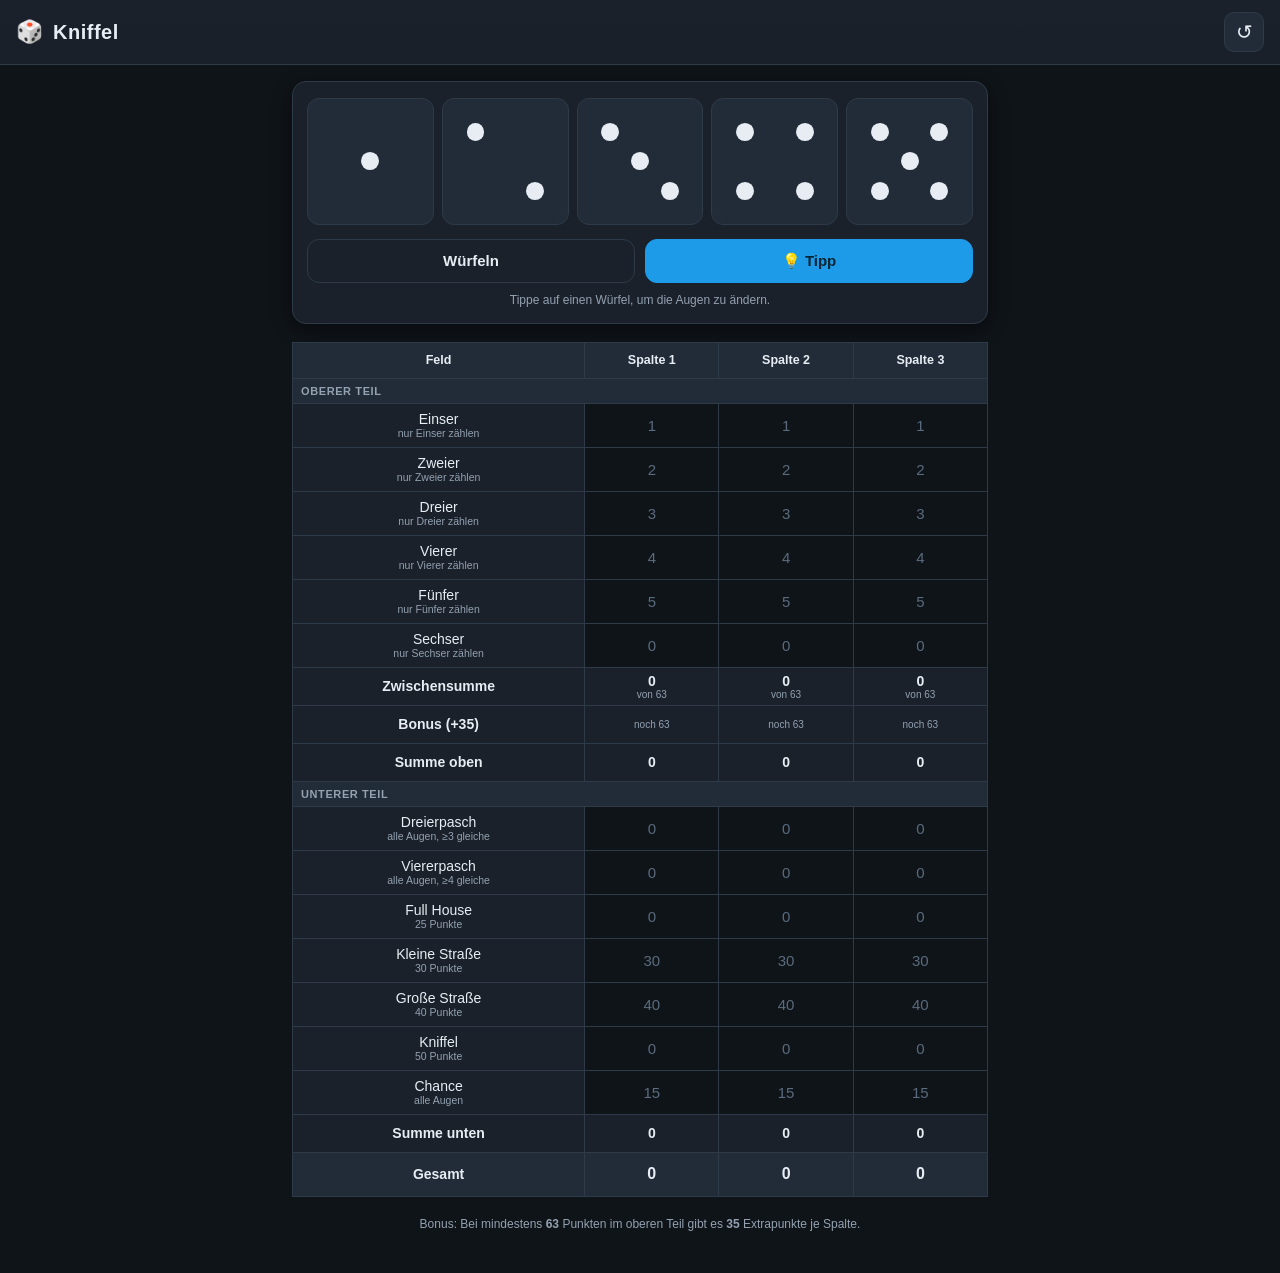
==== index.html @ 2c77270c "Mobile Kniffel-Web-App mit 3-Spalten-Bogen, Bonus-Tipp und Dark Mode - Mobiler Spielbogen (oberer/un" ====
<!DOCTYPE html>
<html lang="de">
<head>
  <meta charset="UTF-8" />
  <meta name="viewport" content="width=device-width, initial-scale=1.0, viewport-fit=cover, maximum-scale=1.0, user-scalable=no" />
  <meta name="theme-color" content="#0f1419" />
  <meta name="description" content="Mobiler Kniffel-Spielbogen mit drei Spalten und Bonus-Tipp." />
  <title>Kniffel · Spielbogen</title>
  <link rel="manifest" href="manifest.webmanifest" />
  <link rel="icon" href="icon.svg" type="image/svg+xml" />
  <link rel="apple-touch-icon" href="icon.svg" />
  <meta name="apple-mobile-web-app-capable" content="yes" />
  <meta name="apple-mobile-web-app-status-bar-style" content="black-translucent" />
  <link rel="stylesheet" href="styles.css" />
</head>
<body>
  <header class="app-header">
    <div class="app-header__title">
      <span class="app-header__dice">🎲</span>
      <h1>Kniffel</h1>
    </div>
    <button id="resetBtn" class="icon-btn" type="button" title="Neues Spiel" aria-label="Neues Spiel">↺</button>
  </header>

  <main class="app-main">
    <!-- Würfelbereich -->
    <section class="dice-panel" aria-label="Würfel">
      <div class="dice-row" id="diceRow"></div>
      <div class="dice-actions">
        <button id="rollBtn" class="btn btn--ghost" type="button">Würfeln</button>
        <button id="tipBtn" class="btn btn--accent" type="button">💡 Tipp</button>
      </div>
      <p class="dice-hint" id="diceHint">Tippe auf einen Würfel, um die Augen zu ändern.</p>
    </section>

    <!-- Tipp-Ausgabe -->
    <section class="tip-box" id="tipBox" hidden>
      <button class="tip-box__close" id="tipClose" type="button" aria-label="Schließen">×</button>
      <h2 class="tip-box__title">💡 Empfehlung</h2>
      <ol class="tip-box__list" id="tipList"></ol>
    </section>

    <!-- Spielbogen -->
    <section class="sheet" aria-label="Spielbogen">
      <table class="sheet-table" id="sheetTable"></table>
    </section>

    <p class="footer-note">
      Bonus: Bei mindestens <strong>63</strong> Punkten im oberen Teil gibt es <strong>35</strong> Extrapunkte je Spalte.
    </p>
  </main>

  <!-- Eingabe-Dialog für eine Zelle -->
  <div class="modal" id="cellModal" hidden>
    <div class="modal__backdrop" id="modalBackdrop"></div>
    <div class="modal__sheet" role="dialog" aria-modal="true" aria-labelledby="modalTitle">
      <h3 class="modal__title" id="modalTitle">Eintragen</h3>
      <p class="modal__sub" id="modalSub"></p>
      <div class="modal__actions" id="modalActions"></div>
      <div class="modal__manual">
        <input type="number" inputmode="numeric" id="manualInput" placeholder="Eigener Wert" min="0" max="375" />
        <button class="btn btn--accent" id="manualOk" type="button">OK</button>
      </div>
      <button class="btn btn--ghost modal__cancel" id="modalCancel" type="button">Abbrechen</button>
    </div>
  </div>

  <script src="app.js"></script>
</body>
</html>
---- styles.css ----
:root {
  --bg: #0f1419;
  --bg-elev: #1a212b;
  --bg-elev-2: #222c39;
  --line: #2e3a48;
  --text: #e7edf3;
  --text-dim: #93a1b0;
  --accent: #4cc2ff;
  --accent-strong: #1e9be8;
  --good: #58d68d;
  --bad: #ff6b6b;
  --warn: #f6c453;
  --ghost: #5a6b7d;
  --radius: 14px;
  --shadow: 0 6px 20px rgba(0, 0, 0, 0.45);
}

* { box-sizing: border-box; -webkit-tap-highlight-color: transparent; }

html, body {
  margin: 0;
  padding: 0;
  background: var(--bg);
  color: var(--text);
  font-family: -apple-system, BlinkMacSystemFont, "Segoe UI", Roboto, "Helvetica Neue", Arial, sans-serif;
  font-size: 16px;
  -webkit-font-smoothing: antialiased;
}

body {
  min-height: 100vh;
  padding-bottom: env(safe-area-inset-bottom);
}

/* ---------- Header ---------- */
.app-header {
  position: sticky;
  top: 0;
  z-index: 20;
  display: flex;
  align-items: center;
  justify-content: space-between;
  padding: calc(env(safe-area-inset-top) + 12px) 16px 12px;
  background: linear-gradient(180deg, var(--bg-elev) 0%, rgba(26, 33, 43, 0.96) 100%);
  border-bottom: 1px solid var(--line);
  backdrop-filter: blur(6px);
}
.app-header__title { display: flex; align-items: center; gap: 10px; }
.app-header__dice { font-size: 22px; }
.app-header h1 { margin: 0; font-size: 20px; font-weight: 700; letter-spacing: 0.5px; }

.icon-btn {
  background: var(--bg-elev-2);
  color: var(--text);
  border: 1px solid var(--line);
  border-radius: 10px;
  width: 40px;
  height: 40px;
  font-size: 20px;
  cursor: pointer;
}
.icon-btn:active { background: var(--line); }

.app-main { padding: 16px 12px 40px; max-width: 720px; margin: 0 auto; }

/* ---------- Würfel ---------- */
.dice-panel {
  background: var(--bg-elev);
  border: 1px solid var(--line);
  border-radius: var(--radius);
  padding: 16px 14px;
  box-shadow: var(--shadow);
}
.dice-row {
  display: grid;
  grid-template-columns: repeat(5, 1fr);
  gap: 8px;
  margin-bottom: 14px;
}
.die {
  aspect-ratio: 1 / 1;
  background: var(--bg-elev-2);
  border: 1px solid var(--line);
  border-radius: 12px;
  display: grid;
  grid-template-columns: repeat(3, 1fr);
  grid-template-rows: repeat(3, 1fr);
  padding: 14%;
  cursor: pointer;
  transition: transform 0.08s ease, border-color 0.15s ease;
  user-select: none;
}
.die:active { transform: scale(0.94); }
.die.is-rolling { animation: shake 0.4s ease; }
@keyframes shake {
  0%, 100% { transform: rotate(0); }
  25% { transform: rotate(-9deg) scale(1.05); }
  75% { transform: rotate(9deg) scale(1.05); }
}
.pip {
  width: 60%;
  height: 60%;
  border-radius: 50%;
  background: var(--text);
  align-self: center;
  justify-self: center;
  margin: auto;
}
/* Pip placement per face value (grid areas) */
.die[data-v="1"] .pip:nth-child(1){ grid-area: 2 / 2; }
.die[data-v="2"] .pip:nth-child(1){ grid-area: 1 / 1; }
.die[data-v="2"] .pip:nth-child(2){ grid-area: 3 / 3; }
.die[data-v="3"] .pip:nth-child(1){ grid-area: 1 / 1; }
.die[data-v="3"] .pip:nth-child(2){ grid-area: 2 / 2; }
.die[data-v="3"] .pip:nth-child(3){ grid-area: 3 / 3; }
.die[data-v="4"] .pip:nth-child(1){ grid-area: 1 / 1; }
.die[data-v="4"] .pip:nth-child(2){ grid-area: 1 / 3; }
.die[data-v="4"] .pip:nth-child(3){ grid-area: 3 / 1; }
.die[data-v="4"] .pip:nth-child(4){ grid-area: 3 / 3; }
.die[data-v="5"] .pip:nth-child(1){ grid-area: 1 / 1; }
.die[data-v="5"] .pip:nth-child(2){ grid-area: 1 / 3; }
.die[data-v="5"] .pip:nth-child(3){ grid-area: 2 / 2; }
.die[data-v="5"] .pip:nth-child(4){ grid-area: 3 / 1; }
.die[data-v="5"] .pip:nth-child(5){ grid-area: 3 / 3; }
.die[data-v="6"] .pip:nth-child(1){ grid-area: 1 / 1; }
.die[data-v="6"] .pip:nth-child(2){ grid-area: 1 / 3; }
.die[data-v="6"] .pip:nth-child(3){ grid-area: 2 / 1; }
.die[data-v="6"] .pip:nth-child(4){ grid-area: 2 / 3; }
.die[data-v="6"] .pip:nth-child(5){ grid-area: 3 / 1; }
.die[data-v="6"] .pip:nth-child(6){ grid-area: 3 / 3; }

.dice-actions { display: flex; gap: 10px; }
.dice-hint { margin: 10px 2px 0; font-size: 12px; color: var(--text-dim); text-align: center; }

.btn {
  flex: 1;
  padding: 12px 14px;
  border-radius: 12px;
  font-size: 15px;
  font-weight: 600;
  border: 1px solid var(--line);
  cursor: pointer;
  background: var(--bg-elev-2);
  color: var(--text);
}
.btn:active { transform: scale(0.98); }
.btn--accent { background: var(--accent-strong); border-color: var(--accent-strong); color: #062534; }
.btn--ghost { background: transparent; }

/* ---------- Tipp-Box ---------- */
.tip-box {
  position: relative;
  margin-top: 14px;
  background: var(--bg-elev);
  border: 1px solid var(--accent-strong);
  border-radius: var(--radius);
  padding: 14px 16px 16px;
  box-shadow: var(--shadow);
}
.tip-box__title { margin: 0 0 8px; font-size: 16px; }
.tip-box__close {
  position: absolute; top: 8px; right: 10px;
  background: none; border: none; color: var(--text-dim);
  font-size: 24px; line-height: 1; cursor: pointer;
}
.tip-box__list { margin: 0; padding-left: 20px; display: flex; flex-direction: column; gap: 8px; }
.tip-box__list li { font-size: 14px; line-height: 1.4; }
.tip-box__list li.best { font-weight: 700; }
.tip-pts { color: var(--accent); font-weight: 700; }
.tip-reason { color: var(--text-dim); font-size: 12.5px; }

/* ---------- Spielbogen ---------- */
.sheet { margin-top: 18px; overflow-x: auto; }
.sheet-table {
  width: 100%;
  border-collapse: collapse;
  font-size: 14px;
}
.sheet-table th, .sheet-table td {
  border: 1px solid var(--line);
  text-align: center;
  padding: 0;
}
.sheet-table thead th {
  background: var(--bg-elev-2);
  padding: 10px 4px;
  font-size: 12.5px;
  font-weight: 700;
  position: sticky;
  top: 0;
}
.row-label {
  text-align: left;
  padding: 9px 8px;
  background: var(--bg-elev);
  width: 42%;
  line-height: 1.2;
}
.row-label small { display: block; color: var(--text-dim); font-size: 10.5px; font-weight: 400; }

.cell {
  width: 19.3%;
  height: 44px;
  cursor: pointer;
  position: relative;
  font-variant-numeric: tabular-nums;
  font-weight: 600;
}
.cell:active { background: var(--bg-elev-2); }
.cell .val { font-size: 16px; }
.cell .ghost { color: var(--ghost); font-weight: 500; font-size: 15px; }
.cell.struck .val { color: var(--text-dim); }
.cell.tip-target {
  outline: 2px solid var(--accent);
  outline-offset: -2px;
  animation: pulse 1.1s ease-in-out infinite;
}
.cell.tip-best { background: rgba(76, 194, 255, 0.14); }
@keyframes pulse {
  0%, 100% { background: rgba(76, 194, 255, 0.06); }
  50% { background: rgba(76, 194, 255, 0.22); }
}

/* Section divider + computed rows */
.section-row td {
  background: var(--bg-elev-2);
  font-size: 11px;
  text-transform: uppercase;
  letter-spacing: 0.6px;
  color: var(--text-dim);
  padding: 6px 8px;
  text-align: left;
  font-weight: 700;
}
.calc-row td { background: var(--bg-elev); }
.calc-row .row-label { font-weight: 700; }
.calc-cell { font-weight: 700; height: 38px; color: var(--text); }
.calc-cell.bonus-ok { color: var(--good); }
.calc-cell.bonus-miss { color: var(--text-dim); }
.calc-cell .sub { display: block; font-size: 10px; color: var(--text-dim); font-weight: 500; }
.grand-row td { background: var(--bg-elev-2); font-size: 16px; font-weight: 800; height: 44px; }
.grand-row .row-label { font-size: 14px; }

.footer-note { margin: 18px 6px 0; font-size: 12px; color: var(--text-dim); text-align: center; line-height: 1.5; }

/* ---------- Modal ---------- */
.modal { position: fixed; inset: 0; z-index: 50; display: flex; align-items: flex-end; justify-content: center; }
.modal[hidden] { display: none; }
.modal__backdrop { position: absolute; inset: 0; background: rgba(0,0,0,0.6); }
.modal__sheet {
  position: relative;
  width: 100%;
  max-width: 480px;
  background: var(--bg-elev);
  border: 1px solid var(--line);
  border-radius: 18px 18px 0 0;
  padding: 18px 16px calc(18px + env(safe-area-inset-bottom));
  box-shadow: var(--shadow);
  animation: slideUp 0.18s ease;
}
@keyframes slideUp { from { transform: translateY(40px); opacity: 0.4; } to { transform: translateY(0); opacity: 1; } }
.modal__title { margin: 0 0 2px; font-size: 18px; }
.modal__sub { margin: 0 0 14px; font-size: 13px; color: var(--text-dim); }
.modal__actions { display: flex; flex-direction: column; gap: 10px; margin-bottom: 14px; }
.modal__actions .btn { flex: none; width: 100%; text-align: center; }
.modal__manual { display: flex; gap: 8px; margin-bottom: 10px; }
.modal__manual input {
  flex: 1;
  background: var(--bg-elev-2);
  border: 1px solid var(--line);
  border-radius: 12px;
  color: var(--text);
  padding: 12px;
  font-size: 16px;
}
.modal__manual .btn { flex: 0 0 70px; }
.modal__cancel { width: 100%; }

@media (min-width: 600px) {
  .modal { align-items: center; }
  .modal__sheet { border-radius: 18px; }
}
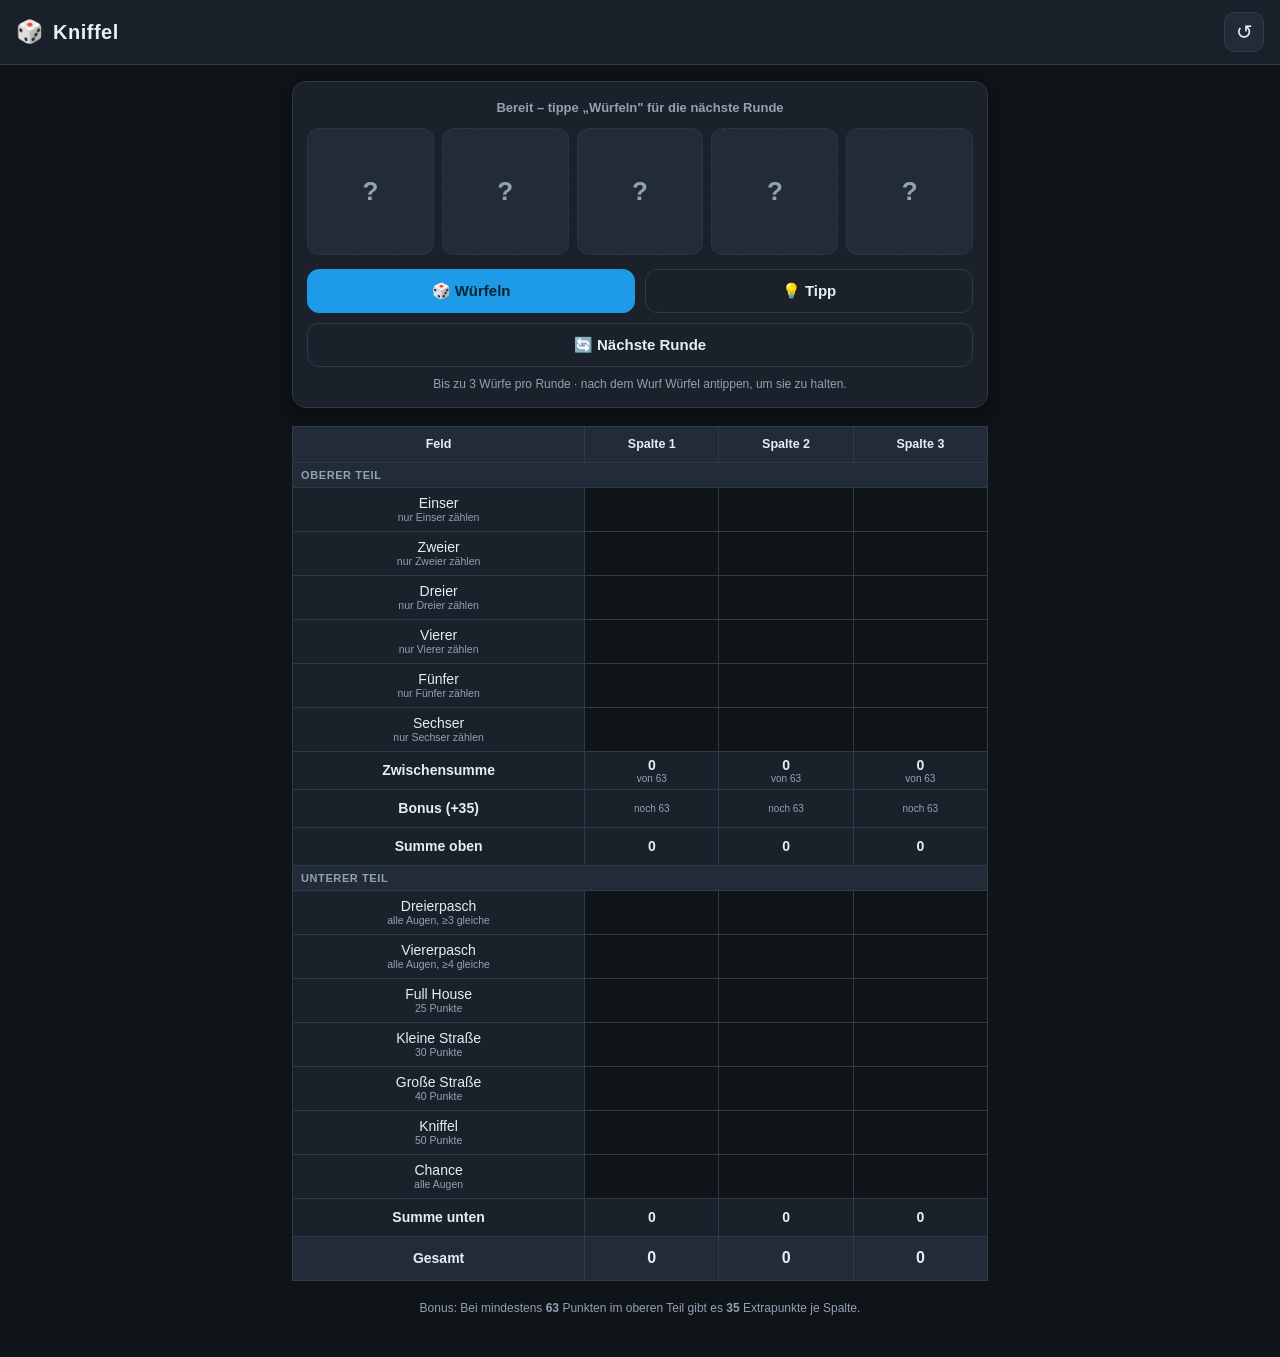
==== commit f0cb733a: "Rundenlogik: max. 3 Wuerfe je Runde mit Halten und Naechste-Runde - Wuerfeln startet Wurf, danach Wu" ====
--- a/index.html
+++ b/index.html
@@ -25,12 +25,16 @@
   <main class="app-main">
     <!-- Würfelbereich -->
     <section class="dice-panel" aria-label="Würfel">
+      <div class="round-info">
+        <span id="rollStatus">Bereit – tippe „Würfeln" für die nächste Runde</span>
+      </div>
       <div class="dice-row" id="diceRow"></div>
       <div class="dice-actions">
-        <button id="rollBtn" class="btn btn--ghost" type="button">Würfeln</button>
-        <button id="tipBtn" class="btn btn--accent" type="button">💡 Tipp</button>
+        <button id="rollBtn" class="btn btn--accent" type="button">🎲 Würfeln</button>
+        <button id="tipBtn" class="btn btn--ghost" type="button">💡 Tipp</button>
       </div>
-      <p class="dice-hint" id="diceHint">Tippe auf einen Würfel, um die Augen zu ändern.</p>
+      <button id="nextRoundBtn" class="btn btn--ghost btn--wide" type="button">🔄 Nächste Runde</button>
+      <p class="dice-hint" id="diceHint">Bis zu 3 Würfe pro Runde · nach dem Wurf Würfel antippen, um sie zu halten.</p>
     </section>
 
     <!-- Tipp-Ausgabe -->
--- a/styles.css
+++ b/styles.css
@@ -78,6 +78,7 @@
   margin-bottom: 14px;
 }
 .die {
+  position: relative;
   aspect-ratio: 1 / 1;
   background: var(--bg-elev-2);
   border: 1px solid var(--line);
@@ -91,6 +92,23 @@
   user-select: none;
 }
 .die:active { transform: scale(0.94); }
+/* Platzhalter vor dem ersten Wurf */
+.die--empty {
+  display: flex;
+  align-items: center;
+  justify-content: center;
+  padding: 0;
+  color: var(--text-dim);
+  font-size: 26px;
+  font-weight: 700;
+  border-style: dashed;
+}
+/* Gehaltener Würfel */
+.die.held {
+  border-color: var(--good);
+  box-shadow: inset 0 0 0 2px var(--good);
+  background: rgba(88, 214, 141, 0.12);
+}
 .die.is-rolling { animation: shake 0.4s ease; }
 @keyframes shake {
   0%, 100% { transform: rotate(0); }
@@ -132,6 +150,10 @@
 .dice-actions { display: flex; gap: 10px; }
 .dice-hint { margin: 10px 2px 0; font-size: 12px; color: var(--text-dim); text-align: center; }
 
+.round-info { text-align: center; margin-bottom: 12px; }
+#rollStatus { font-size: 13px; font-weight: 600; color: var(--text-dim); }
+.btn--wide { width: 100%; margin-top: 10px; }
+
 .btn {
   flex: 1;
   padding: 12px 14px;
@@ -144,6 +166,8 @@
   color: var(--text);
 }
 .btn:active { transform: scale(0.98); }
+.btn:disabled { opacity: 0.4; cursor: default; }
+.btn:disabled:active { transform: none; }
 .btn--accent { background: var(--accent-strong); border-color: var(--accent-strong); color: #062534; }
 .btn--ghost { background: transparent; }
 
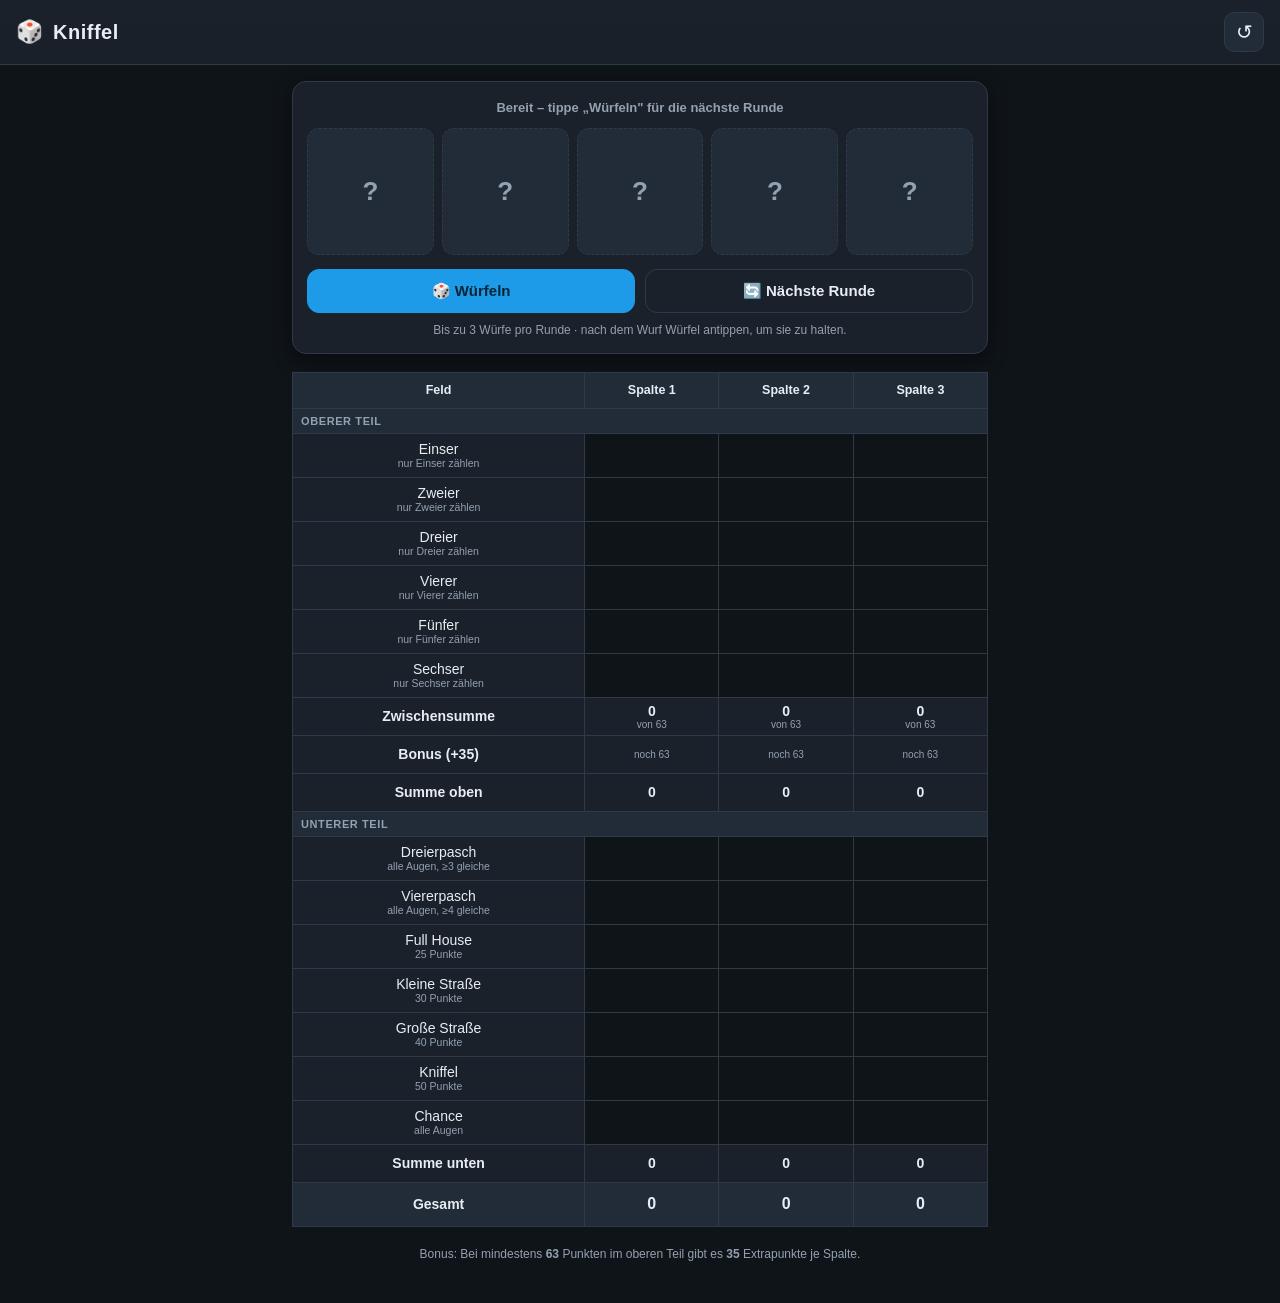
==== commit d76e06b6: "Tipp-Funktion entfernen - Tipp-Button und Tipp-Box aus UI entfernt - Tipp-Engine, Anzeige und zugeho" ====
--- a/index.html
+++ b/index.html
@@ -4,7 +4,7 @@
   <meta charset="UTF-8" />
   <meta name="viewport" content="width=device-width, initial-scale=1.0, viewport-fit=cover, maximum-scale=1.0, user-scalable=no" />
   <meta name="theme-color" content="#0f1419" />
-  <meta name="description" content="Mobiler Kniffel-Spielbogen mit drei Spalten und Bonus-Tipp." />
+  <meta name="description" content="Mobiler Kniffel-Spielbogen mit drei Spalten." />
   <title>Kniffel · Spielbogen</title>
   <link rel="manifest" href="manifest.webmanifest" />
   <link rel="icon" href="icon.svg" type="image/svg+xml" />
@@ -31,17 +31,9 @@
       <div class="dice-row" id="diceRow"></div>
       <div class="dice-actions">
         <button id="rollBtn" class="btn btn--accent" type="button">🎲 Würfeln</button>
-        <button id="tipBtn" class="btn btn--ghost" type="button">💡 Tipp</button>
+        <button id="nextRoundBtn" class="btn btn--ghost" type="button">🔄 Nächste Runde</button>
       </div>
-      <button id="nextRoundBtn" class="btn btn--ghost btn--wide" type="button">🔄 Nächste Runde</button>
       <p class="dice-hint" id="diceHint">Bis zu 3 Würfe pro Runde · nach dem Wurf Würfel antippen, um sie zu halten.</p>
-    </section>
-
-    <!-- Tipp-Ausgabe -->
-    <section class="tip-box" id="tipBox" hidden>
-      <button class="tip-box__close" id="tipClose" type="button" aria-label="Schließen">×</button>
-      <h2 class="tip-box__title">💡 Empfehlung</h2>
-      <ol class="tip-box__list" id="tipList"></ol>
     </section>
 
     <!-- Spielbogen -->
--- a/styles.css
+++ b/styles.css
@@ -152,7 +152,6 @@
 
 .round-info { text-align: center; margin-bottom: 12px; }
 #rollStatus { font-size: 13px; font-weight: 600; color: var(--text-dim); }
-.btn--wide { width: 100%; margin-top: 10px; }
 
 .btn {
   flex: 1;
@@ -171,28 +170,6 @@
 .btn--accent { background: var(--accent-strong); border-color: var(--accent-strong); color: #062534; }
 .btn--ghost { background: transparent; }
 
-/* ---------- Tipp-Box ---------- */
-.tip-box {
-  position: relative;
-  margin-top: 14px;
-  background: var(--bg-elev);
-  border: 1px solid var(--accent-strong);
-  border-radius: var(--radius);
-  padding: 14px 16px 16px;
-  box-shadow: var(--shadow);
-}
-.tip-box__title { margin: 0 0 8px; font-size: 16px; }
-.tip-box__close {
-  position: absolute; top: 8px; right: 10px;
-  background: none; border: none; color: var(--text-dim);
-  font-size: 24px; line-height: 1; cursor: pointer;
-}
-.tip-box__list { margin: 0; padding-left: 20px; display: flex; flex-direction: column; gap: 8px; }
-.tip-box__list li { font-size: 14px; line-height: 1.4; }
-.tip-box__list li.best { font-weight: 700; }
-.tip-pts { color: var(--accent); font-weight: 700; }
-.tip-reason { color: var(--text-dim); font-size: 12.5px; }
-
 /* ---------- Spielbogen ---------- */
 .sheet { margin-top: 18px; overflow-x: auto; }
 .sheet-table {
@@ -234,16 +211,6 @@
 .cell .val { font-size: 16px; }
 .cell .ghost { color: var(--ghost); font-weight: 500; font-size: 15px; }
 .cell.struck .val { color: var(--text-dim); }
-.cell.tip-target {
-  outline: 2px solid var(--accent);
-  outline-offset: -2px;
-  animation: pulse 1.1s ease-in-out infinite;
-}
-.cell.tip-best { background: rgba(76, 194, 255, 0.14); }
-@keyframes pulse {
-  0%, 100% { background: rgba(76, 194, 255, 0.06); }
-  50% { background: rgba(76, 194, 255, 0.22); }
-}
 
 /* Section divider + computed rows */
 .section-row td {
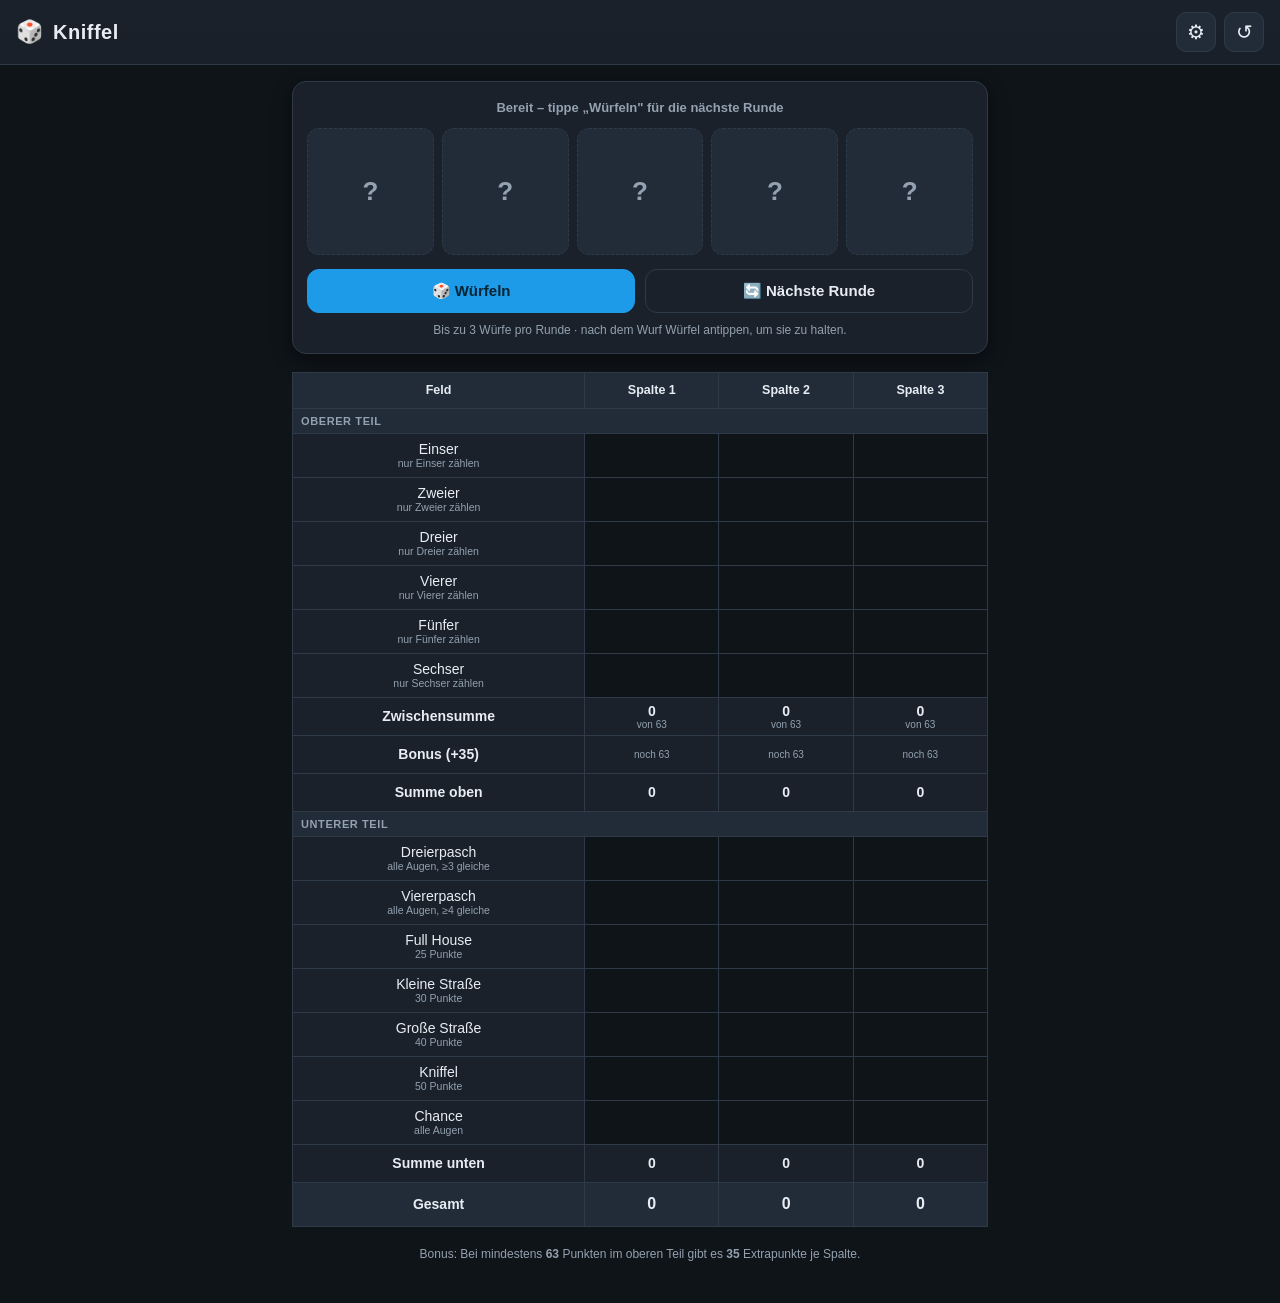
==== commit 480f0a2f: "Manueller Spielmodus per Einstellungen-Switch - Zahnrad-Button oeffnet Einstellungen mit Toggle 'Man" ====
--- a/index.html
+++ b/index.html
@@ -19,7 +19,10 @@
       <span class="app-header__dice">🎲</span>
       <h1>Kniffel</h1>
     </div>
-    <button id="resetBtn" class="icon-btn" type="button" title="Neues Spiel" aria-label="Neues Spiel">↺</button>
+    <div class="app-header__actions">
+      <button id="settingsBtn" class="icon-btn" type="button" title="Einstellungen" aria-label="Einstellungen">⚙</button>
+      <button id="resetBtn" class="icon-btn" type="button" title="Neues Spiel" aria-label="Neues Spiel">↺</button>
+    </div>
   </header>
 
   <main class="app-main">
@@ -52,6 +55,7 @@
     <div class="modal__sheet" role="dialog" aria-modal="true" aria-labelledby="modalTitle">
       <h3 class="modal__title" id="modalTitle">Eintragen</h3>
       <p class="modal__sub" id="modalSub"></p>
+      <div class="modal__picker" id="modalPicker"></div>
       <div class="modal__actions" id="modalActions"></div>
       <div class="modal__manual">
         <input type="number" inputmode="numeric" id="manualInput" placeholder="Eigener Wert" min="0" max="375" />
@@ -61,6 +65,25 @@
     </div>
   </div>
 
+  <!-- Einstellungen -->
+  <div class="modal" id="settingsModal" hidden>
+    <div class="modal__backdrop" id="settingsBackdrop"></div>
+    <div class="modal__sheet" role="dialog" aria-modal="true" aria-labelledby="settingsTitle">
+      <h3 class="modal__title" id="settingsTitle">Einstellungen</h3>
+      <label class="switch-row" for="manualToggle">
+        <span class="switch-row__text">
+          <strong>Manueller Modus</strong>
+          <small>Eigene Würfel: Werte direkt in den Zellen eintragen, ohne digitalen Würfelbereich.</small>
+        </span>
+        <span class="switch">
+          <input type="checkbox" id="manualToggle" />
+          <span class="switch__slider"></span>
+        </span>
+      </label>
+      <button class="btn btn--accent modal__cancel" id="settingsClose" type="button">Fertig</button>
+    </div>
+  </div>
+
   <script src="app.js"></script>
 </body>
 </html>
--- a/styles.css
+++ b/styles.css
@@ -267,6 +267,53 @@
 .modal__manual .btn { flex: 0 0 70px; }
 .modal__cancel { width: 100%; }
 
+/* Würfel-Auswahl im Modal (manueller Modus) */
+.modal__picker:empty { display: none; }
+.dice-row--modal { margin-bottom: 16px; }
+.dice-row--modal .die { padding: 12%; }
+.die--off { opacity: 0.3; border-style: dashed; }
+.die--off .pip { background: var(--text-dim); }
+
+/* ---------- Header-Aktionen ---------- */
+.app-header__actions { display: flex; gap: 8px; }
+
+/* ---------- Einstellungen: Toggle ---------- */
+.switch-row {
+  display: flex;
+  align-items: center;
+  justify-content: space-between;
+  gap: 16px;
+  padding: 14px 0 18px;
+}
+.switch-row__text { display: flex; flex-direction: column; gap: 3px; }
+.switch-row__text strong { font-size: 15px; }
+.switch-row__text small { font-size: 12px; color: var(--text-dim); line-height: 1.35; }
+
+.switch { position: relative; flex: 0 0 52px; width: 52px; height: 30px; }
+.switch input { position: absolute; opacity: 0; width: 100%; height: 100%; margin: 0; cursor: pointer; }
+.switch__slider {
+  position: absolute;
+  inset: 0;
+  background: var(--bg-elev-2);
+  border: 1px solid var(--line);
+  border-radius: 999px;
+  transition: background 0.18s ease;
+  pointer-events: none;
+}
+.switch__slider::before {
+  content: "";
+  position: absolute;
+  top: 3px;
+  left: 3px;
+  width: 22px;
+  height: 22px;
+  border-radius: 50%;
+  background: var(--text);
+  transition: transform 0.18s ease;
+}
+.switch input:checked + .switch__slider { background: var(--accent-strong); border-color: var(--accent-strong); }
+.switch input:checked + .switch__slider::before { transform: translateX(22px); background: #062534; }
+
 @media (min-width: 600px) {
   .modal { align-items: center; }
   .modal__sheet { border-radius: 18px; }
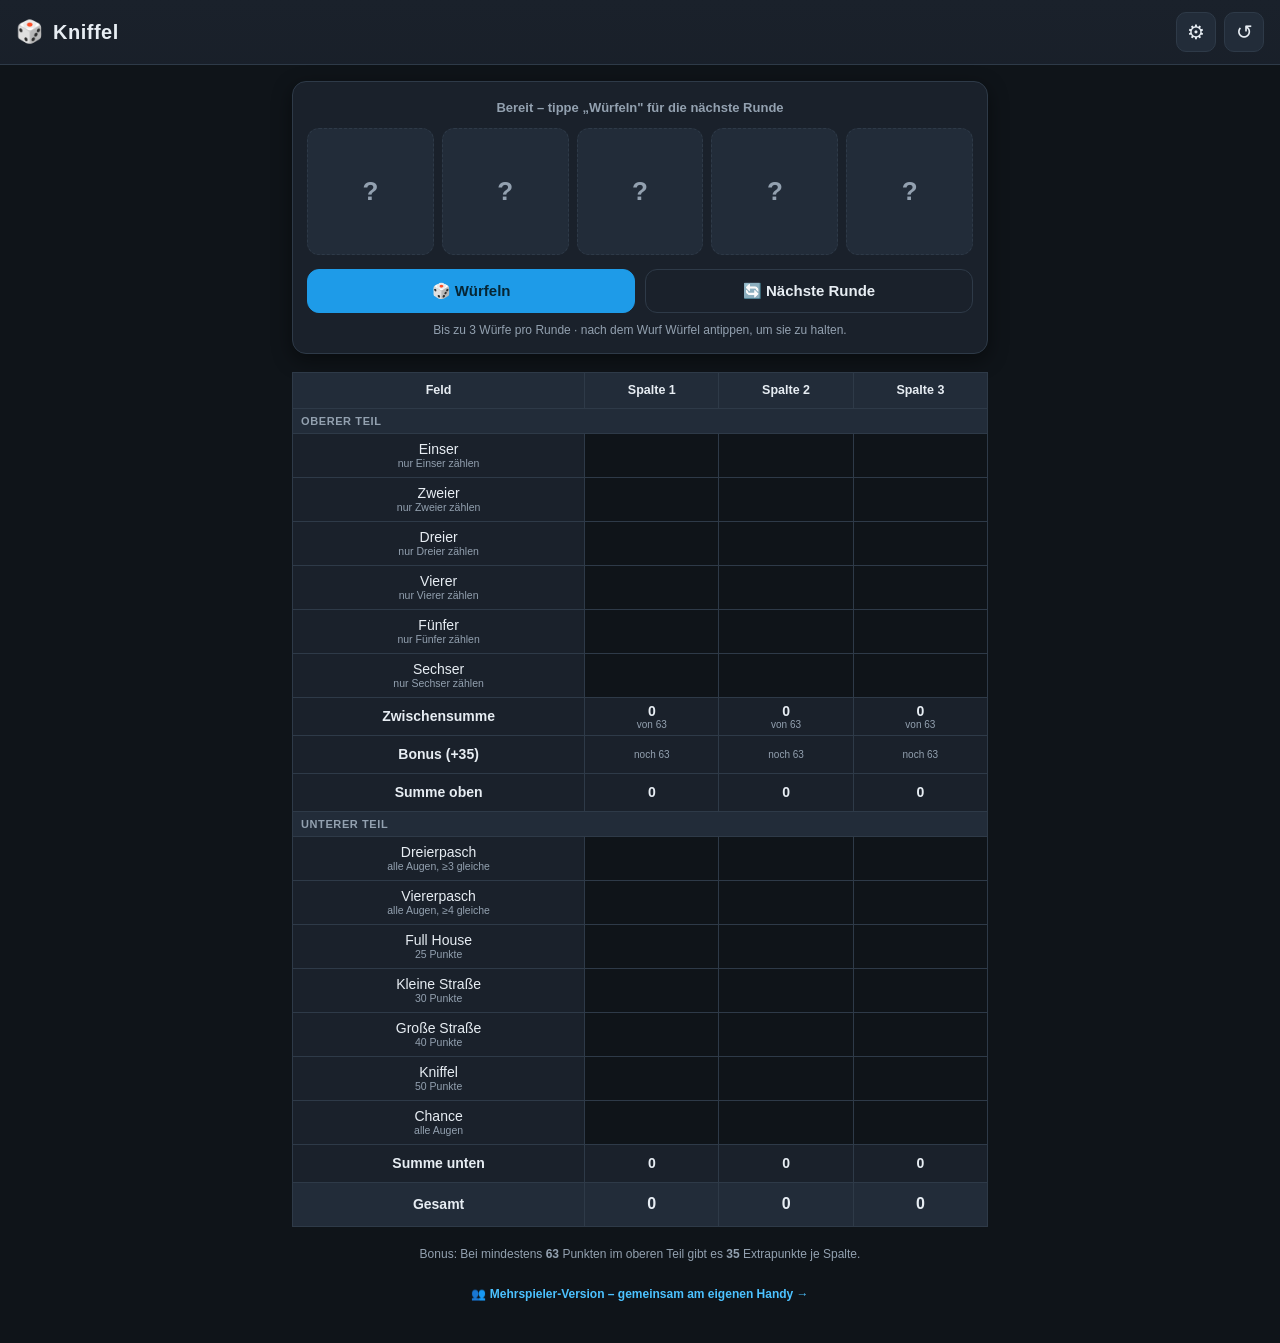
==== commit af95e90c: "Mehrspieler-Version (V2) unter /multiplayer - Getrennte zweite App: mehrere Handys, Punkte aller sic" ====
--- a/index.html
+++ b/index.html
@@ -47,6 +47,9 @@
     <p class="footer-note">
       Bonus: Bei mindestens <strong>63</strong> Punkten im oberen Teil gibt es <strong>35</strong> Extrapunkte je Spalte.
     </p>
+    <p class="footer-note">
+      <a class="mode-link" href="multiplayer/index.html">👥 Mehrspieler-Version – gemeinsam am eigenen Handy →</a>
+    </p>
   </main>
 
   <!-- Eingabe-Dialog für eine Zelle -->
--- a/styles.css
+++ b/styles.css
@@ -233,6 +233,7 @@
 .grand-row .row-label { font-size: 14px; }
 
 .footer-note { margin: 18px 6px 0; font-size: 12px; color: var(--text-dim); text-align: center; line-height: 1.5; }
+.mode-link { display: inline-block; margin-top: 4px; color: var(--accent); font-weight: 600; text-decoration: none; }
 
 /* ---------- Modal ---------- */
 .modal { position: fixed; inset: 0; z-index: 50; display: flex; align-items: flex-end; justify-content: center; }
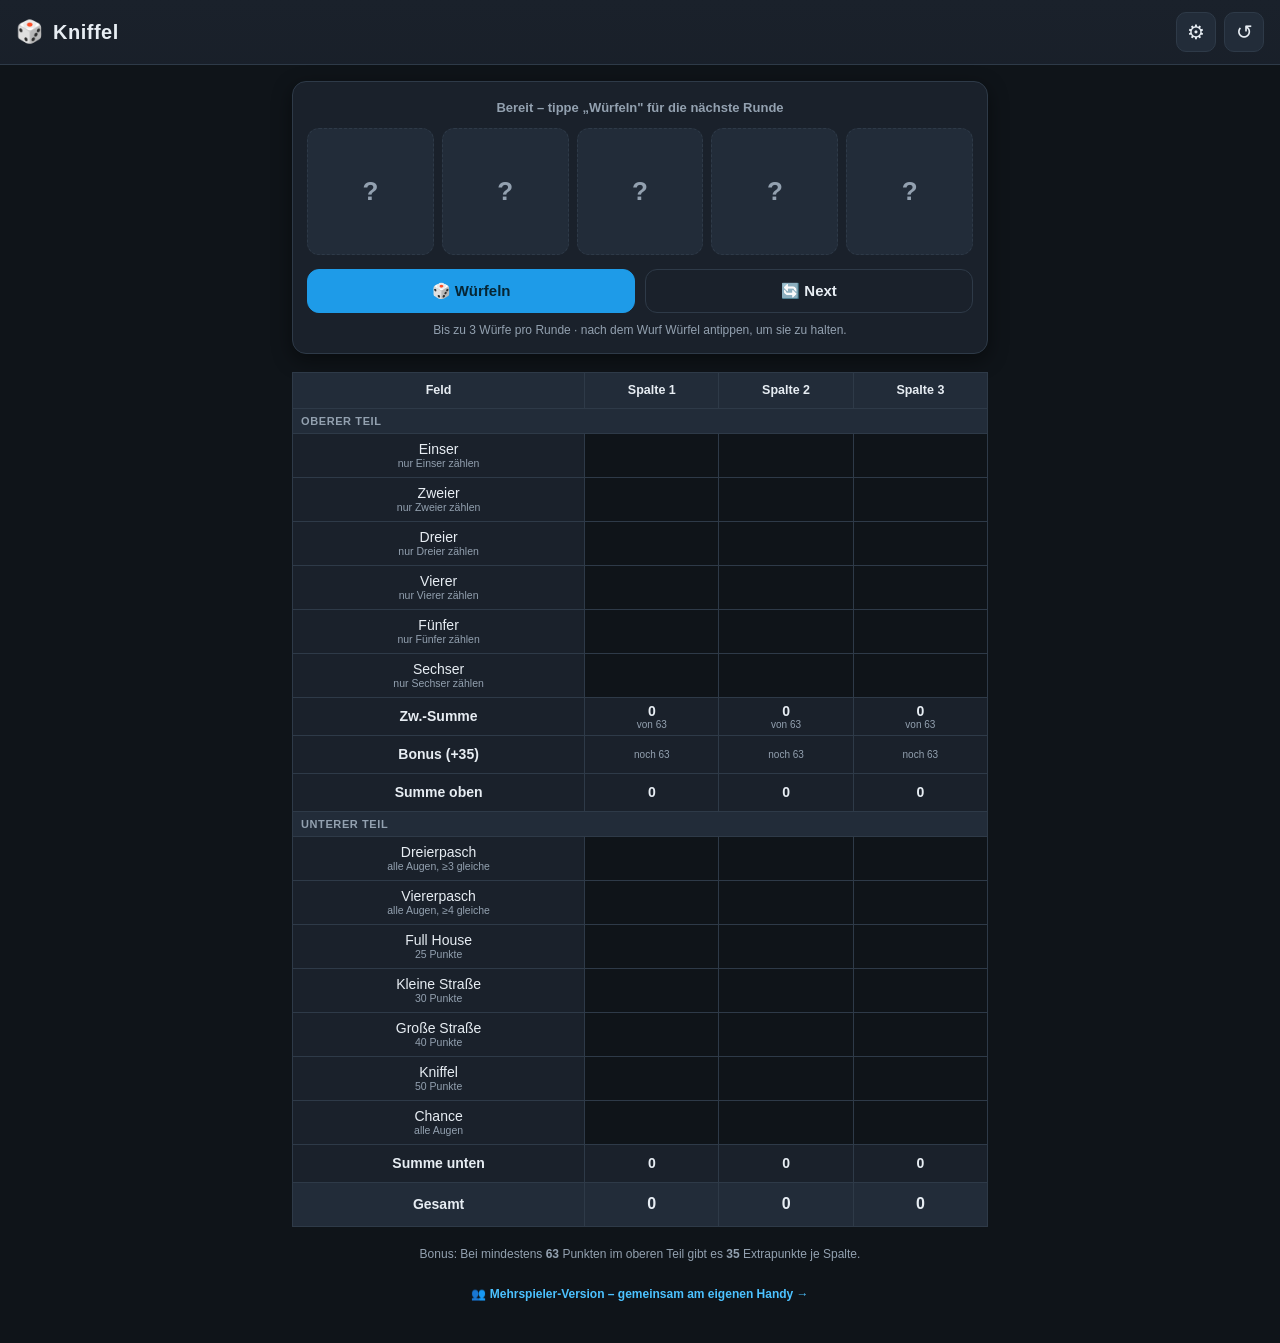
==== commit 1887dac7: "Texte kuerzen: 'Zwischensumme' -> 'Zw.-Summe', Button 'Naechste Runde' -> 'Next' - In Einzel- und Me" ====
--- a/index.html
+++ b/index.html
@@ -34,7 +34,7 @@
       <div class="dice-row" id="diceRow"></div>
       <div class="dice-actions">
         <button id="rollBtn" class="btn btn--accent" type="button">🎲 Würfeln</button>
-        <button id="nextRoundBtn" class="btn btn--ghost" type="button">🔄 Nächste Runde</button>
+        <button id="nextRoundBtn" class="btn btn--ghost" type="button">🔄 Next</button>
       </div>
       <p class="dice-hint" id="diceHint">Bis zu 3 Würfe pro Runde · nach dem Wurf Würfel antippen, um sie zu halten.</p>
     </section>
